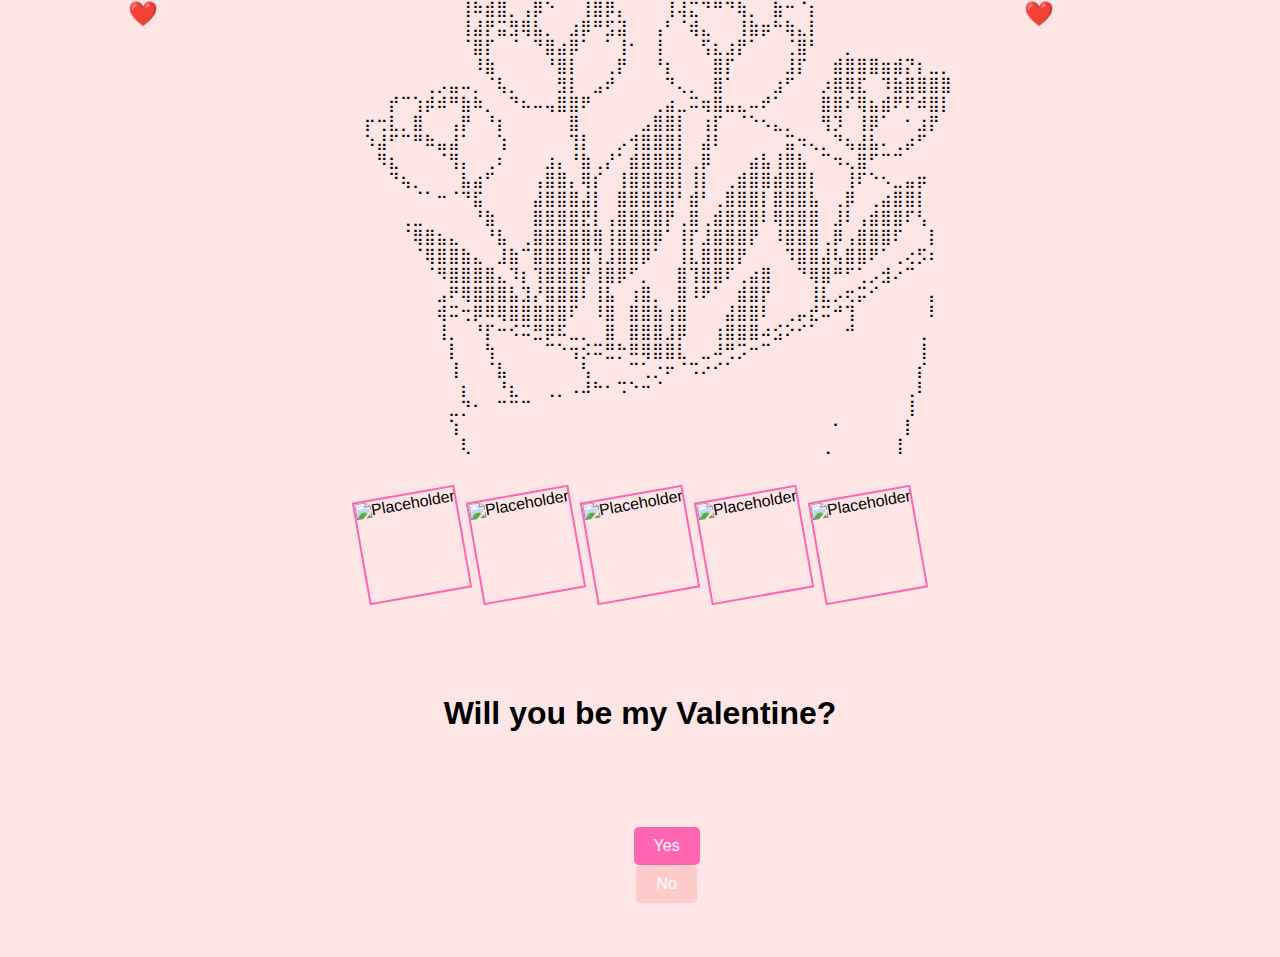
==== happyvalentines/index.html @ a59f8b6b "i love you marga" ====
<!DOCTYPE html>
<html lang="en">
<head>
    <meta charset="UTF-8">
    <meta name="viewport" content="width=device-width, initial-scale=1.0">
    <title>Happy Valentine's Day</title>
    <style>
        body {
            display: flex;
            flex-direction: column;
            justify-content: center;
            align-items: center;
            height: 100vh;
            margin: 0;
            background-color: #ffe6e6;
            font-family: 'Comic Sans MS', cursive, sans-serif;
            white-space: pre;
        }
        .ascii-art {
            text-align: center;
            margin-bottom: 20px;
        }
        .gallery {
            display: flex;
            flex-wrap: wrap;
            justify-content: center;
            gap: 10px;
            margin-bottom: 20px;
        }
        .gallery img {
            width: 100px;
            height: 100px;
            object-fit: cover;
            border: 2px solid #ff66b2;
            transform: rotate(-10deg);
            transition: transform 0.3s;
        }
        .gallery img:hover {
            transform: rotate(0deg);
        }
        .message {
            text-align: center;
            margin-top: 20px;
        }
        .buttons {
            margin-top: 20px;
        }
        .buttons button {
            margin: 0 10px;
            padding: 10px 20px;
            font-size: 16px;
            cursor: pointer;
            border: none;
            border-radius: 5px;
        }
        .buttons .yes-button {
            background-color: #ff66b2;
            color: white;
        }
        .buttons .no-button {
            background-color: #ffcccc;
            color: white;
            position: relative;
        }
        .confetti {
            position: absolute;
            width: 10px;
            height: 10px;
            background-color: #ff66b2;
            animation: confetti-fall 3s linear infinite;
        }
        @keyframes confetti-fall {
            0% { transform: translateY(0) rotate(0deg); }
            100% { transform: translateY(100vh) rotate(360deg); }
        }
        .hearts {
            position: absolute;
            top: 0;
            left: 0;
            width: 100%;
            height: 100%;
            pointer-events: none;
        }
        .hearts::before, .hearts::after {
            content: '❤️';
            position: absolute;
            animation: float 5s infinite;
            font-size: 24px;
        }
        .hearts::before {
            left: 10%;
            animation-delay: 0s;
        }
        .hearts::after {
            left: 80%;
            animation-delay: 2.5s;
        }
        @keyframes float {
            0% { transform: translateY(0); opacity: 1; }
            100% { transform: translateY(-100vh); opacity: 0; }
        }
    </style>
</head>
<body>
    <div class="hearts"></div>
    <div class="ascii-art">
        ⠀⠀⠀⠀⠀⠀⠀⠀⠀⠀⠀⠀⢀⣀⠀⠀⠀⣀⣀⣀⡀⠀⠀⠀⠀⠀⠀⠀⠀⠀⠀⠀⠀⠀⠀⠀⠀⠀⠀⠀⠀⠀⠀⠀⠀⠀⠀⠀⠀
        ⠀⠀⠀⠀⠀⠀⠀⠀⢀⣀⣀⢠⠿⠷⣭⣶⣯⣥⣶⣾⣿⠀⠀⠀⠀⢠⠖⣒⡒⢢⣄⡴⠒⢢⡀⠀⠀⠀⠀⠀⠀⠀⠀⠀⠀⠀⠀⠀⠀
        ⠀⠀⠀⠀⠀⠀⠀⠀⢸⠷⣾⣿⡀⢠⡿⠑⠀⠀⢸⣿⡿⡄⠀⠀⠀⢸⢼⣍⠙⠛⠙⢷⡀⠀⣷⠒⠈⡆⠀⠀⠀⠀⠀⠀⠀⠀⠀⠀⠀
        ⠀⠀⠀⠀⠀⠀⠀⠀⢸⣼⡟⣭⣻⢿⣧⡀⠀⣰⡿⠛⣫⣽⠀⠀⢠⠃⠈⢾⣄⠀⠀⢸⣷⡶⠓⢷⣄⡇⠀⠀⠀⠀⠀⠀⠀⠀⠀⠀⠀
        ⠀⠀⠀⠀⠀⠀⠀⠀⠈⣿⡏⠀⠈⠀⠙⣿⣴⡿⠁⠀⠁⢸⠂⠀⢸⠀⠀⠀⢫⣆⣰⡟⠁⠀⠀⢈⣿⠃⠀⠀⡀⠀⠀⠀⠀⠀⠀⠀⠀
        ⠀⠀⠀⠀⠀⠀⠀⠀⠀⠸⣷⠀⠀⠀⠀⠘⣿⡇⠀⠀⢀⡟⠀⠀⠘⡆⠀⠀⠀⣿⡏⠀⠀⠀⠀⣸⡏⠀⠀⣾⣿⣿⣿⣶⣾⡝⡆⣀⡀
        ⠀⠀⠀⠀⠀⢀⡠⣤⠤⡀⠈⢧⡀⠀⠀⠀⣻⡇⠀⣠⠞⠀⠀⠀⠀⠙⢄⡀⠀⣿⠁⠀⠀⠀⣰⠋⠀⠀⡰⣿⢿⣏⠀⠹⣷⣿⣿⣿⣿
        ⠀⠀⡞⠉⢱⡾⠾⠛⣷⠷⡀⠀⠙⠦⠤⢤⣿⣿⠟⠀⠀⠀⠀⠀⢀⣴⣀⠭⢶⣿⣤⣄⠤⠞⠁⠀⠀⠀⣿⣿⠎⢿⣦⣾⠟⠏⠾⣿⡇
        ⡖⢒⣇⡀⣿⠀⠀⢠⡟⠀⠘⡆⠀⠀⠀⠀⠀⣿⠀⠀⠀⠀⠀⣠⣿⣿⡇⠀⢰⡏⠀⠈⠑⠢⣄⡀⠀⠀⢻⡹⠀⢸⡿⠁⠀⠂⣰⡟⠀
        ⠱⣼⠋⠉⠛⠷⣤⣼⠁⠀⠀⢱⠀⠀⠀⠀⠀⢹⡇⠀⠀⡠⢺⣿⣿⣿⡇⠀⣼⠇⠀⠀⠀⠀⠀⣭⠲⢄⡀⠙⢦⣼⣧⠄⢀⡴⠋⠀⠀
        ⠀⠻⣆⠀⠀⠀⠈⢻⡄⠀⢀⠆⠀⠀⠀⣰⡄⠘⣷⢀⡜⠁⣾⣿⣿⣿⡇⢀⡿⠀⠀⠀⣴⣧⢸⣿⣧⠀⠉⠲⢄⣿⠋⠉⠉⠀⠀⠀⠀
        ⠀⠀⠙⢦⡀⠀⠀⠀⣧⣴⠋⠀⠀⠀⢠⣿⣿⡄⢿⡎⠀⢸⣿⣿⣿⣿⡇⢸⡇⠀⢀⣾⣿⣿⣾⣿⣿⡇⠀⠀⢸⠏⠑⠢⣀⣤⡶⠀⠀
        ⠀⠀⠀⠀⠈⠁⠒⠈⠙⣯⠀⠀⠀⠀⣼⣿⣿⣿⣼⡇⠀⣿⣿⣿⣿⣿⠃⣾⠃⢀⣿⣿⣿⡇⣿⣿⣿⣧⠀⢀⡿⠀⢀⣴⣿⣿⡇⠀⠀
        ⠀⠀⠀⢀⣀⠀⠀⠀⠀⠘⣷⠀⠀⠀⣿⣿⣿⣿⣟⡇⢠⣿⣿⣿⣿⡟⢀⣿⢀⣾⣿⣿⣿⠇⢿⣿⣿⣿⠀⣸⠇⢠⣾⣿⣿⠏⢣⠀⠀
        ⠀⠀⠀⠈⢿⣿⣦⣄⠀⠀⠘⣧⠀⢀⣿⣿⣿⣿⣿⣿⢸⣿⣿⣿⡿⠁⢸⡏⣸⣿⣿⣿⡟⠀⠸⣿⣿⣿⢀⡿⢠⣿⣿⣿⠏⠀⠀⡇⠀
        ⠀⠀⠀⠀⠈⢿⣿⣿⣷⣄⠀⣸⣷⠉⣿⣿⣿⣿⣿⢹⣸⣿⣿⡿⠁⠀⢸⣇⣿⣿⣿⡟⠀⠀⠀⠹⣿⣿⣼⢧⣿⣿⠟⠁⢀⢔⡫⠆⠀
        ⠀⠀⠀⠀⠀⠈⠻⣿⣿⣿⣿⣄⠹⡆⢹⣿⣿⣿⡟⢸⣿⡿⠋⡀⠀⠀⣿⢹⣿⣿⠏⢀⣴⣿⠀⠀⠙⢿⣿⠛⠋⢁⡠⣺⠔⠉⠀⠀⠀
        ⠀⠀⠀⠀⠀⠀⣠⠟⢿⣿⣿⣿⣧⣹⡜⣿⣿⣿⠇⢸⣧⠀⢰⣿⡀⠀⣿⠸⠟⠁⠀⣾⣿⡟⠀⠀⠀⢸⣇⡠⢖⡭⠊⠀⠀⠀⠀⡄⠀
        ⠀⠀⠀⠀⠀⠀⢾⠭⢒⡿⠿⢿⣿⣿⣿⣿⣿⠏⠀⠸⣿⠀⣿⣿⣷⢰⣿⠀⠀⠀⣼⣿⣿⠇⠀⢀⡤⣞⠭⠚⢹⠀⠀⠀⠀⠀⠀⠇⠀
        ⠀⠀⠀⠀⠀⠀⢸⡀⠀⠘⡏⠒⠪⠭⣛⡿⠯⣀⡀⠀⣿⠀⣿⣿⣿⣸⡿⠀⠀⢰⣿⣿⣿⠴⣪⠕⠊⠁⠀⠀⠚⠀⠀⠀⠀⠀⢀⠀⠀
        ⠀⠀⠀⠀⠀⠀⠀⡇⠀⠀⢳⠀⠀⠀⠀⠉⠑⢲⡪⠭⣛⡓⠿⢿⣿⣿⣇⠀⣀⠼⢛⡩⠒⠉⠀⠀⠀⠀⠀⠀⠀⠀⠀⠀⠀⠀⢸⠀⠀
        ⠀⠀⠀⠀⠀⠀⠀⢸⠀⠀⠈⣧⠀⠀⠀⠀⠀⠀⢣⠀⠀⠀⠉⢁⡐⠖⠈⠩⠔⠊⠁⠀⠀⠀⠀⠀⠀⠀⠀⠀⠀⠀⠀⠀⠀⠀⡎⠀⠀
        ⠀⠀⠀⠀⠀⠀⠀⠀⡆⠀⠀⠘⣆⠀⠀⢀⡀⠠⠼⠓⠂⠩⠑⠒⠈⠀⠀⠀⠀⠀⠀⠀⠀⠀⠀⠀⠀⠀⠀⠀⠀⠀⠀⠀⠀⢀⠇⠀⠀
        ⠀⠀⠀⠀⠀⠀⠀⣀⡙⠂⠀⠉⠉⠉⠀⠀⠀⠀⠀⠀⠀⠀⠀⠀⠀⠀⠀⠀⠀⠀⠀⠀⠀⠀⠀⠀⠀⠀⠀⠀⠀⠀⠀⠀⠀⢸⠀⠀⠀
        ⠀⠀⠀⠀⠀⠀⠀⢱⠀⠀⠀⠀⠀⠀⠀⠀⠀⠀⠀⠀⠀⠀⠀⠀⠀⠀⠀⠀⠀⠀⠀⠀⠀⠀⠀⠀⠀⠀⠀⠂⠀⠀⠀⠀⠀⡇⠀⠀⠀
        ⠀⠀⠀⠀⠀⠀⠀⠀⢇⠀⠀⠀⠀⠀⠀⠀⠀⠀⠀⠀⠀⠀⠀⠀⠀⠀⠀⠀⠀⠀⠀⠀⠀⠀⠀⠀⠀⠀⢀⠀⠀⠀⠀⠀⢸⠀⠀⠀⠀
    </div>
    <div class="gallery">
        <img src="placeholder1.jpg" alt="Placeholder 1">
        <img src="placeholder2.jpg" alt="Placeholder 2">
        <img src="placeholder3.jpg" alt="Placeholder 3">
        <img src="placeholder4.jpg" alt="Placeholder 4">
        <img src="placeholder5.jpg" alt="Placeholder 5">
    </div>
    <div class="message">
        <h1>Will you be my Valentine?</h1>
        <div class="buttons">
            <button class="yes-button">Yes</button>
            <button class="no-button">No</button>
        </div>
    </div>
    <script>
        const noButton = document.querySelector('.no-button');
        const yesButton = document.querySelector('.yes-button');

        noButton.addEventListener('mouseover', () => {
            const offsetX = Math.random() * 200 - 100;
            const offsetY = Math.random() * 200 - 100;
            noButton.style.transform = `translate(${offsetX}px, ${offsetY}px)`;
        });

        yesButton.addEventListener('click', () => {
            for (let i = 0; i < 100; i++) {
                const confetti = document.createElement('div');
                confetti.classList.add('confetti');
                confetti.style.left = `${Math.random() * 100}vw`;
                confetti.style.backgroundColor = `hsl(${Math.random() * 360}, 100%, 50%)`;
                document.body.appendChild(confetti);
                setTimeout(() => confetti.remove(), 3000);
            }
        });
    </script>
</body>
</html>
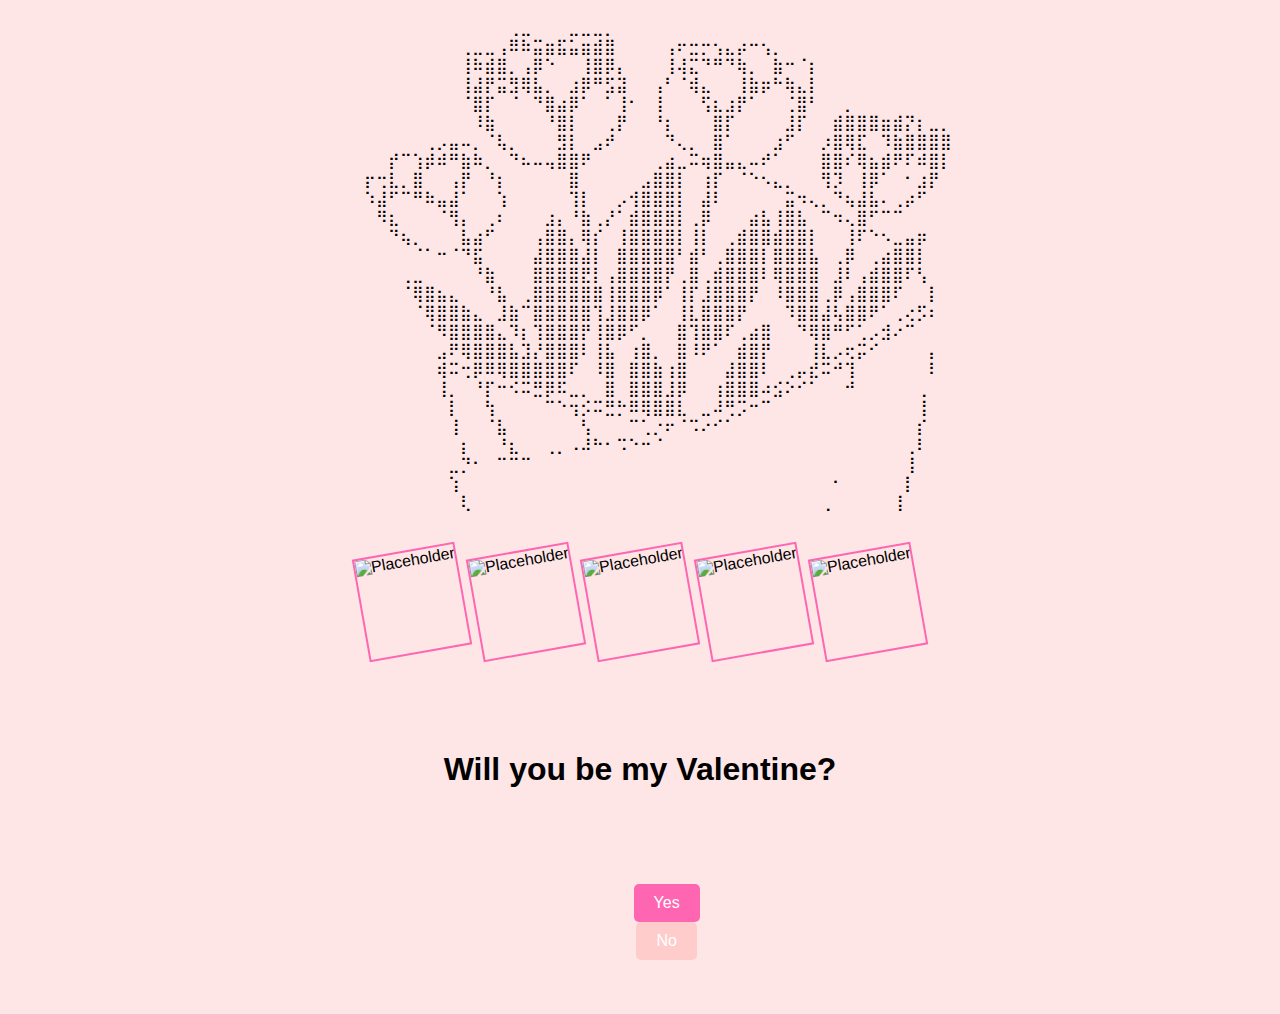
==== commit 1dd60fbe: "yey" ====
--- a/happyvalentines/index.html
+++ b/happyvalentines/index.html
@@ -8,13 +8,14 @@
         body {
             display: flex;
             flex-direction: column;
-            justify-content: center;
+            justify-content: flex-start;
             align-items: center;
             height: 100vh;
             margin: 0;
             background-color: #ffe6e6;
             font-family: 'Comic Sans MS', cursive, sans-serif;
             white-space: pre;
+            overflow: hidden;
         }
         .ascii-art {
             text-align: center;
@@ -62,47 +63,18 @@
             color: white;
             position: relative;
         }
-        .confetti {
+        .ascii-heart {
             position: absolute;
-            width: 10px;
-            height: 10px;
-            background-color: #ff66b2;
-            animation: confetti-fall 3s linear infinite;
+            font-size: 24px;
+            animation: explode 1s ease-out forwards;
         }
-        @keyframes confetti-fall {
-            0% { transform: translateY(0) rotate(0deg); }
-            100% { transform: translateY(100vh) rotate(360deg); }
-        }
-        .hearts {
-            position: absolute;
-            top: 0;
-            left: 0;
-            width: 100%;
-            height: 100%;
-            pointer-events: none;
-        }
-        .hearts::before, .hearts::after {
-            content: '❤️';
-            position: absolute;
-            animation: float 5s infinite;
-            font-size: 24px;
-        }
-        .hearts::before {
-            left: 10%;
-            animation-delay: 0s;
-        }
-        .hearts::after {
-            left: 80%;
-            animation-delay: 2.5s;
-        }
-        @keyframes float {
-            0% { transform: translateY(0); opacity: 1; }
-            100% { transform: translateY(-100vh); opacity: 0; }
+        @keyframes explode {
+            0% { transform: scale(0); opacity: 1; }
+            100% { transform: scale(3); opacity: 0; }
         }
     </style>
 </head>
 <body>
-    <div class="hearts"></div>
     <div class="ascii-art">
         ⠀⠀⠀⠀⠀⠀⠀⠀⠀⠀⠀⠀⢀⣀⠀⠀⠀⣀⣀⣀⡀⠀⠀⠀⠀⠀⠀⠀⠀⠀⠀⠀⠀⠀⠀⠀⠀⠀⠀⠀⠀⠀⠀⠀⠀⠀⠀⠀⠀
         ⠀⠀⠀⠀⠀⠀⠀⠀⢀⣀⣀⢠⠿⠷⣭⣶⣯⣥⣶⣾⣿⠀⠀⠀⠀⢠⠖⣒⡒⢢⣄⡴⠒⢢⡀⠀⠀⠀⠀⠀⠀⠀⠀⠀⠀⠀⠀⠀⠀
@@ -145,9 +117,14 @@
             <button class="no-button">No</button>
         </div>
     </div>
+    <audio id="background-music" loop>
+        <source src="your-music-file.mp3" type="audio/mpeg">
+        Your browser does not support the audio element.
+    </audio>
     <script>
         const noButton = document.querySelector('.no-button');
         const yesButton = document.querySelector('.yes-button');
+        const backgroundMusic = document.getElementById('background-music');
 
         noButton.addEventListener('mouseover', () => {
             const offsetX = Math.random() * 200 - 100;
@@ -156,14 +133,37 @@
         });
 
         yesButton.addEventListener('click', () => {
-            for (let i = 0; i < 100; i++) {
-                const confetti = document.createElement('div');
-                confetti.classList.add('confetti');
-                confetti.style.left = `${Math.random() * 100}vw`;
-                confetti.style.backgroundColor = `hsl(${Math.random() * 360}, 100%, 50%)`;
-                document.body.appendChild(confetti);
-                setTimeout(() => confetti.remove(), 3000);
-            }
+            const hearts = [
+                '⠀⠀⠀⠀    ⠀⢀⣤⣄',
+                '⠀⠀⠀⠀⠀⠀⢰⣿⣿⣿⣿⡆ ⣠⣶⣿⣶⡀',
+                '⠀⠀⠀⠀⠀⠀⢸⣿⣿⣿⣿⣿⣿⣿⣿⣿⣿',
+                '⠀⠀⠀⠀⠀⠀⠀⣿⣿⣿⣿⣿⣿⣿⣿⣿⠏',
+                '⠀⠀⠀⠀⠀⠀⠀⠈⣿⣿⣿⣿⣿⣿⣿⠋',
+                '⠀⠀⠀⠀⣾⣿⣿⣧⠀⠻⣿⣿⠿⠉',
+                '⣰⣿⣿⣿⣿⣿⣿⣿',
+                '⠸⣿⣿⣿⣿⣿⣿⠏',
+                '⠀⠈⠛⠿⣿⣿⡟',
+                '⠀⠀⠀⠀⠀⠀⠀⠀⣠⣶⣶⣶⣦⠀⠀',
+                '⠀⠀⣠⣤⣤⣄⣀⣾⣿⠟⠛⠻⢿⣷⠀',
+                '⢰⣿⡿⠛⠙⠻⣿⣿⠁⠀⠀⠀⢸⣿⡇',
+                '⢿⣿⣇⠀⠀⠀⠈⠏⠀⠀⠀⠀⣼⣿⠀',
+                '⠀⠻⣿⣷⣦⣤⣀⠀⠀⠀⠀⣾⡿⠃⠀',
+                '⠀⠀⠀⠀⠉⠉⠻⣿⣄⣴⣿⠟⠀⠀⠀',
+                '⠀⠀⠀⠀⠀⠀⠀⣿⡿⠟⠁⠀⠀⠀⠀'
+            ];
+
+            hearts.forEach((heart, index) => {
+                const heartElement = document.createElement('div');
+                heartElement.classList.add('ascii-heart');
+                heartElement.style.left = `${yesButton.offsetLeft + yesButton.offsetWidth / 2}px`;
+                heartElement.style.top = `${yesButton.offsetTop + yesButton.offsetHeight / 2}px`;
+                heartElement.style.animationDelay = `${index * 0.1}s`;
+                heartElement.textContent = heart;
+                document.body.appendChild(heartElement);
+                setTimeout(() => heartElement.remove(), 1000);
+            });
+
+            backgroundMusic.play();
         });
     </script>
 </body>
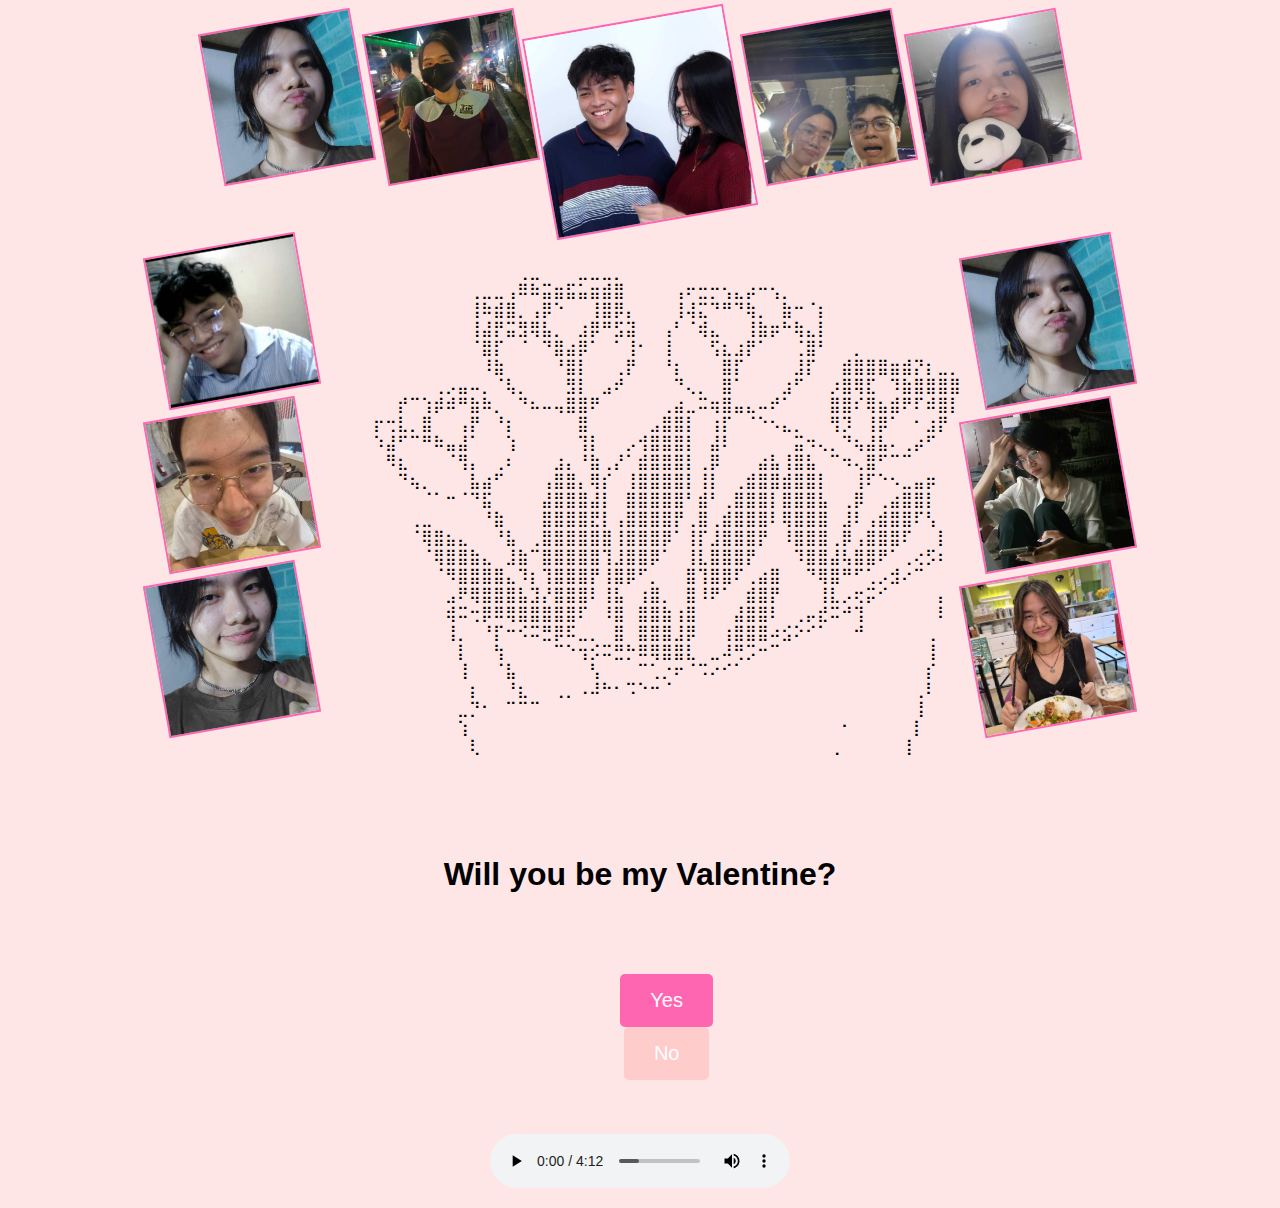
==== commit 63832d75: "love" ====
--- a/happyvalentines/index.html
+++ b/happyvalentines/index.html
@@ -3,112 +3,57 @@
 <head>
     <meta charset="UTF-8">
     <meta name="viewport" content="width=device-width, initial-scale=1.0">
-    <title>Happy Valentine's Day</title>
-    <style>
-        body {
-            display: flex;
-            flex-direction: column;
-            justify-content: flex-start;
-            align-items: center;
-            height: 100vh;
-            margin: 0;
-            background-color: #ffe6e6;
-            font-family: 'Comic Sans MS', cursive, sans-serif;
-            white-space: pre;
-            overflow: hidden;
-        }
-        .ascii-art {
-            text-align: center;
-            margin-bottom: 20px;
-        }
-        .gallery {
-            display: flex;
-            flex-wrap: wrap;
-            justify-content: center;
-            gap: 10px;
-            margin-bottom: 20px;
-        }
-        .gallery img {
-            width: 100px;
-            height: 100px;
-            object-fit: cover;
-            border: 2px solid #ff66b2;
-            transform: rotate(-10deg);
-            transition: transform 0.3s;
-        }
-        .gallery img:hover {
-            transform: rotate(0deg);
-        }
-        .message {
-            text-align: center;
-            margin-top: 20px;
-        }
-        .buttons {
-            margin-top: 20px;
-        }
-        .buttons button {
-            margin: 0 10px;
-            padding: 10px 20px;
-            font-size: 16px;
-            cursor: pointer;
-            border: none;
-            border-radius: 5px;
-        }
-        .buttons .yes-button {
-            background-color: #ff66b2;
-            color: white;
-        }
-        .buttons .no-button {
-            background-color: #ffcccc;
-            color: white;
-            position: relative;
-        }
-        .ascii-heart {
-            position: absolute;
-            font-size: 24px;
-            animation: explode 1s ease-out forwards;
-        }
-        @keyframes explode {
-            0% { transform: scale(0); opacity: 1; }
-            100% { transform: scale(3); opacity: 0; }
-        }
-    </style>
+    <title>will u b mine</title>
+    <link rel="stylesheet" href="css\styles.css">
+    <script src="\js\script.js" defer></script>
 </head>
 <body>
-    <div class="ascii-art">
-        ⠀⠀⠀⠀⠀⠀⠀⠀⠀⠀⠀⠀⢀⣀⠀⠀⠀⣀⣀⣀⡀⠀⠀⠀⠀⠀⠀⠀⠀⠀⠀⠀⠀⠀⠀⠀⠀⠀⠀⠀⠀⠀⠀⠀⠀⠀⠀⠀⠀
-        ⠀⠀⠀⠀⠀⠀⠀⠀⢀⣀⣀⢠⠿⠷⣭⣶⣯⣥⣶⣾⣿⠀⠀⠀⠀⢠⠖⣒⡒⢢⣄⡴⠒⢢⡀⠀⠀⠀⠀⠀⠀⠀⠀⠀⠀⠀⠀⠀⠀
-        ⠀⠀⠀⠀⠀⠀⠀⠀⢸⠷⣾⣿⡀⢠⡿⠑⠀⠀⢸⣿⡿⡄⠀⠀⠀⢸⢼⣍⠙⠛⠙⢷⡀⠀⣷⠒⠈⡆⠀⠀⠀⠀⠀⠀⠀⠀⠀⠀⠀
-        ⠀⠀⠀⠀⠀⠀⠀⠀⢸⣼⡟⣭⣻⢿⣧⡀⠀⣰⡿⠛⣫⣽⠀⠀⢠⠃⠈⢾⣄⠀⠀⢸⣷⡶⠓⢷⣄⡇⠀⠀⠀⠀⠀⠀⠀⠀⠀⠀⠀
-        ⠀⠀⠀⠀⠀⠀⠀⠀⠈⣿⡏⠀⠈⠀⠙⣿⣴⡿⠁⠀⠁⢸⠂⠀⢸⠀⠀⠀⢫⣆⣰⡟⠁⠀⠀⢈⣿⠃⠀⠀⡀⠀⠀⠀⠀⠀⠀⠀⠀
-        ⠀⠀⠀⠀⠀⠀⠀⠀⠀⠸⣷⠀⠀⠀⠀⠘⣿⡇⠀⠀⢀⡟⠀⠀⠘⡆⠀⠀⠀⣿⡏⠀⠀⠀⠀⣸⡏⠀⠀⣾⣿⣿⣿⣶⣾⡝⡆⣀⡀
-        ⠀⠀⠀⠀⠀⢀⡠⣤⠤⡀⠈⢧⡀⠀⠀⠀⣻⡇⠀⣠⠞⠀⠀⠀⠀⠙⢄⡀⠀⣿⠁⠀⠀⠀⣰⠋⠀⠀⡰⣿⢿⣏⠀⠹⣷⣿⣿⣿⣿
-        ⠀⠀⡞⠉⢱⡾⠾⠛⣷⠷⡀⠀⠙⠦⠤⢤⣿⣿⠟⠀⠀⠀⠀⠀⢀⣴⣀⠭⢶⣿⣤⣄⠤⠞⠁⠀⠀⠀⣿⣿⠎⢿⣦⣾⠟⠏⠾⣿⡇
-        ⡖⢒⣇⡀⣿⠀⠀⢠⡟⠀⠘⡆⠀⠀⠀⠀⠀⣿⠀⠀⠀⠀⠀⣠⣿⣿⡇⠀⢰⡏⠀⠈⠑⠢⣄⡀⠀⠀⢻⡹⠀⢸⡿⠁⠀⠂⣰⡟⠀
-        ⠱⣼⠋⠉⠛⠷⣤⣼⠁⠀⠀⢱⠀⠀⠀⠀⠀⢹⡇⠀⠀⡠⢺⣿⣿⣿⡇⠀⣼⠇⠀⠀⠀⠀⠀⣭⠲⢄⡀⠙⢦⣼⣧⠄⢀⡴⠋⠀⠀
-        ⠀⠻⣆⠀⠀⠀⠈⢻⡄⠀⢀⠆⠀⠀⠀⣰⡄⠘⣷⢀⡜⠁⣾⣿⣿⣿⡇⢀⡿⠀⠀⠀⣴⣧⢸⣿⣧⠀⠉⠲⢄⣿⠋⠉⠉⠀⠀⠀⠀
-        ⠀⠀⠙⢦⡀⠀⠀⠀⣧⣴⠋⠀⠀⠀⢠⣿⣿⡄⢿⡎⠀⢸⣿⣿⣿⣿⡇⢸⡇⠀⢀⣾⣿⣿⣾⣿⣿⡇⠀⠀⢸⠏⠑⠢⣀⣤⡶⠀⠀
-        ⠀⠀⠀⠀⠈⠁⠒⠈⠙⣯⠀⠀⠀⠀⣼⣿⣿⣿⣼⡇⠀⣿⣿⣿⣿⣿⠃⣾⠃⢀⣿⣿⣿⡇⣿⣿⣿⣧⠀⢀⡿⠀⢀⣴⣿⣿⡇⠀⠀
-        ⠀⠀⠀⢀⣀⠀⠀⠀⠀⠘⣷⠀⠀⠀⣿⣿⣿⣿⣟⡇⢠⣿⣿⣿⣿⡟⢀⣿⢀⣾⣿⣿⣿⠇⢿⣿⣿⣿⠀⣸⠇⢠⣾⣿⣿⠏⢣⠀⠀
-        ⠀⠀⠀⠈⢿⣿⣦⣄⠀⠀⠘⣧⠀⢀⣿⣿⣿⣿⣿⣿⢸⣿⣿⣿⡿⠁⢸⡏⣸⣿⣿⣿⡟⠀⠸⣿⣿⣿⢀⡿⢠⣿⣿⣿⠏⠀⠀⡇⠀
-        ⠀⠀⠀⠀⠈⢿⣿⣿⣷⣄⠀⣸⣷⠉⣿⣿⣿⣿⣿⢹⣸⣿⣿⡿⠁⠀⢸⣇⣿⣿⣿⡟⠀⠀⠀⠹⣿⣿⣼⢧⣿⣿⠟⠁⢀⢔⡫⠆⠀
-        ⠀⠀⠀⠀⠀⠈⠻⣿⣿⣿⣿⣄⠹⡆⢹⣿⣿⣿⡟⢸⣿⡿⠋⡀⠀⠀⣿⢹⣿⣿⠏⢀⣴⣿⠀⠀⠙⢿⣿⠛⠋⢁⡠⣺⠔⠉⠀⠀⠀
-        ⠀⠀⠀⠀⠀⠀⣠⠟⢿⣿⣿⣿⣧⣹⡜⣿⣿⣿⠇⢸⣧⠀⢰⣿⡀⠀⣿⠸⠟⠁⠀⣾⣿⡟⠀⠀⠀⢸⣇⡠⢖⡭⠊⠀⠀⠀⠀⡄⠀
-        ⠀⠀⠀⠀⠀⠀⢾⠭⢒⡿⠿⢿⣿⣿⣿⣿⣿⠏⠀⠸⣿⠀⣿⣿⣷⢰⣿⠀⠀⠀⣼⣿⣿⠇⠀⢀⡤⣞⠭⠚⢹⠀⠀⠀⠀⠀⠀⠇⠀
-        ⠀⠀⠀⠀⠀⠀⢸⡀⠀⠘⡏⠒⠪⠭⣛⡿⠯⣀⡀⠀⣿⠀⣿⣿⣿⣸⡿⠀⠀⢰⣿⣿⣿⠴⣪⠕⠊⠁⠀⠀⠚⠀⠀⠀⠀⠀⢀⠀⠀
-        ⠀⠀⠀⠀⠀⠀⠀⡇⠀⠀⢳⠀⠀⠀⠀⠉⠑⢲⡪⠭⣛⡓⠿⢿⣿⣿⣇⠀⣀⠼⢛⡩⠒⠉⠀⠀⠀⠀⠀⠀⠀⠀⠀⠀⠀⠀⢸⠀⠀
-        ⠀⠀⠀⠀⠀⠀⠀⢸⠀⠀⠈⣧⠀⠀⠀⠀⠀⠀⢣⠀⠀⠀⠉⢁⡐⠖⠈⠩⠔⠊⠁⠀⠀⠀⠀⠀⠀⠀⠀⠀⠀⠀⠀⠀⠀⠀⡎⠀⠀
-        ⠀⠀⠀⠀⠀⠀⠀⠀⡆⠀⠀⠘⣆⠀⠀⢀⡀⠠⠼⠓⠂⠩⠑⠒⠈⠀⠀⠀⠀⠀⠀⠀⠀⠀⠀⠀⠀⠀⠀⠀⠀⠀⠀⠀⠀⢀⠇⠀⠀
-        ⠀⠀⠀⠀⠀⠀⠀⣀⡙⠂⠀⠉⠉⠉⠀⠀⠀⠀⠀⠀⠀⠀⠀⠀⠀⠀⠀⠀⠀⠀⠀⠀⠀⠀⠀⠀⠀⠀⠀⠀⠀⠀⠀⠀⠀⢸⠀⠀⠀
-        ⠀⠀⠀⠀⠀⠀⠀⢱⠀⠀⠀⠀⠀⠀⠀⠀⠀⠀⠀⠀⠀⠀⠀⠀⠀⠀⠀⠀⠀⠀⠀⠀⠀⠀⠀⠀⠀⠀⠀⠂⠀⠀⠀⠀⠀⡇⠀⠀⠀
-        ⠀⠀⠀⠀⠀⠀⠀⠀⢇⠀⠀⠀⠀⠀⠀⠀⠀⠀⠀⠀⠀⠀⠀⠀⠀⠀⠀⠀⠀⠀⠀⠀⠀⠀⠀⠀⠀⠀⢀⠀⠀⠀⠀⠀⢸⠀⠀⠀⠀
+    <div class="gallery">
+        <img src="photos\cutemargagreen2.jpg" alt="Placeholder 1">
+        <img src="photos\margaweird.jpg" alt="Placeholder 2">
+        <img src="photos\cutestcouple.jpg" alt="Placeholder 3" class="large">
+        <img src="photos\couplephoto.jpg" alt="Placeholder 4">
+        <img src="photos\margapanda.jpg" alt="Placeholder 5">
     </div>
-    <div class="gallery">
-        <img src="placeholder1.jpg" alt="Placeholder 1">
-        <img src="placeholder2.jpg" alt="Placeholder 2">
-        <img src="placeholder3.jpg" alt="Placeholder 3">
-        <img src="placeholder4.jpg" alt="Placeholder 4">
-        <img src="placeholder5.jpg" alt="Placeholder 5">
+    <div style="display: flex; justify-content: center;">
+        <div class="side-gallery">
+            <img src="photos\choimo.jpg" alt="Placeholder 6">
+            <img src="photos\margaloid.jpg" alt="Placeholder 7">
+            <img src="photos\cutemargegreen.jpg" alt="Placeholder 8">
+        </div>
+        <div class="ascii-art">
+            ⠀⠀⠀⠀⠀⠀⠀⠀⠀⠀⠀⠀⢀⣀⠀⠀⠀⣀⣀⣀⡀⠀⠀⠀⠀⠀⠀⠀⠀⠀⠀⠀⠀⠀⠀⠀⠀⠀⠀⠀⠀⠀⠀⠀⠀⠀⠀⠀⠀
+            ⠀⠀⠀⠀⠀⠀⠀⠀⢀⣀⣀⢠⠿⠷⣭⣶⣯⣥⣶⣾⣿⠀⠀⠀⠀⢠⠖⣒⡒⢢⣄⡴⠒⢢⡀⠀⠀⠀⠀⠀⠀⠀⠀⠀⠀⠀⠀⠀⠀
+            ⠀⠀⠀⠀⠀⠀⠀⠀⢸⠷⣾⣿⡀⢠⡿⠑⠀⠀⢸⣿⡿⡄⠀⠀⠀⢸⢼⣍⠙⠛⠙⢷⡀⠀⣷⠒⠈⡆⠀⠀⠀⠀⠀⠀⠀⠀⠀⠀⠀
+            ⠀⠀⠀⠀⠀⠀⠀⠀⢸⣼⡟⣭⣻⢿⣧⡀⠀⣰⡿⠛⣫⣽⠀⠀⢠⠃⠈⢾⣄⠀⠀⢸⣷⡶⠓⢷⣄⡇⠀⠀⠀⠀⠀⠀⠀⠀⠀⠀⠀
+            ⠀⠀⠀⠀⠀⠀⠀⠀⠈⣿⡏⠀⠈⠀⠙⣿⣴⡿⠁⠀⠁⢸⠂⠀⢸⠀⠀⠀⢫⣆⣰⡟⠁⠀⠀⢈⣿⠃⠀⠀⡀⠀⠀⠀⠀⠀⠀⠀⠀
+            ⠀⠀⠀⠀⠀⠀⠀⠀⠀⠸⣷⠀⠀⠀⠀⠘⣿⡇⠀⠀⢀⡟⠀⠀⠘⡆⠀⠀⠀⣿⡏⠀⠀⠀⠀⣸⡏⠀⠀⣾⣿⣿⣿⣶⣾⡝⡆⣀⡀
+            ⠀⠀⠀⠀⠀⢀⡠⣤⠤⡀⠈⢧⡀⠀⠀⠀⣻⡇⠀⣠⠞⠀⠀⠀⠀⠙⢄⡀⠀⣿⠁⠀⠀⠀⣰⠋⠀⠀⡰⣿⢿⣏⠀⠹⣷⣿⣿⣿⣿
+            ⠀⠀⡞⠉⢱⡾⠾⠛⣷⠷⡀⠀⠙⠦⠤⢤⣿⣿⠟⠀⠀⠀⠀⠀⢀⣴⣀⠭⢶⣿⣤⣄⠤⠞⠁⠀⠀⠀⣿⣿⠎⢿⣦⣾⠟⠏⠾⣿⡇
+            ⡖⢒⣇⡀⣿⠀⠀⢠⡟⠀⠘⡆⠀⠀⠀⠀⠀⣿⠀⠀⠀⠀⠀⣠⣿⣿⡇⠀⢰⡏⠀⠈⠑⠢⣄⡀⠀⠀⢻⡹⠀⢸⡿⠁⠀⠂⣰⡟⠀
+            ⠱⣼⠋⠉⠛⠷⣤⣼⠁⠀⠀⢱⠀⠀⠀⠀⠀⢹⡇⠀⠀⡠⢺⣿⣿⣿⡇⠀⣼⠇⠀⠀⠀⠀⠀⣭⠲⢄⡀⠙⢦⣼⣧⠄⢀⡴⠋⠀⠀
+            ⠀⠻⣆⠀⠀⠀⠈⢻⡄⠀⢀⠆⠀⠀⠀⣰⡄⠘⣷⢀⡜⠁⣾⣿⣿⣿⡇⢀⡿⠀⠀⠀⣴⣧⢸⣿⣧⠀⠉⠲⢄⣿⠋⠉⠉⠀⠀⠀⠀
+            ⠀⠀⠙⢦⡀⠀⠀⠀⣧⣴⠋⠀⠀⠀⢠⣿⣿⡄⢿⡎⠀⢸⣿⣿⣿⣿⡇⢸⡇⠀⢀⣾⣿⣿⣾⣿⣿⡇⠀⠀⢸⠏⠑⠢⣀⣤⡶⠀⠀
+            ⠀⠀⠀⠀⠈⠁⠒⠈⠙⣯⠀⠀⠀⠀⣼⣿⣿⣿⣼⡇⠀⣿⣿⣿⣿⣿⠃⣾⠃⢀⣿⣿⣿⡇⣿⣿⣿⣧⠀⢀⡿⠀⢀⣴⣿⣿⡇⠀⠀
+            ⠀⠀⠀⢀⣀⠀⠀⠀⠀⠘⣷⠀⠀⠀⣿⣿⣿⣿⣟⡇⢠⣿⣿⣿⣿⡟⢀⣿⢀⣾⣿⣿⣿⠇⢿⣿⣿⣿⠀⣸⠇⢠⣾⣿⣿⠏⢣⠀⠀
+            ⠀⠀⠀⠈⢿⣿⣦⣄⠀⠀⠘⣧⠀⢀⣿⣿⣿⣿⣿⣿⢸⣿⣿⣿⡿⠁⢸⡏⣸⣿⣿⣿⡟⠀⠸⣿⣿⣿⢀⡿⢠⣿⣿⣿⠏⠀⠀⡇⠀
+            ⠀⠀⠀⠀⠈⢿⣿⣿⣷⣄⠀⣸⣷⠉⣿⣿⣿⣿⣿⢹⣸⣿⣿⡿⠁⠀⢸⣇⣿⣿⣿⡟⠀⠀⠀⠹⣿⣿⣼⢧⣿⣿⠟⠁⢀⢔⡫⠆⠀
+            ⠀⠀⠀⠀⠀⠈⠻⣿⣿⣿⣿⣄⠹⡆⢹⣿⣿⣿⡟⢸⣿⡿⠋⡀⠀⠀⣿⢹⣿⣿⠏⢀⣴⣿⠀⠀⠙⢿⣿⠛⠋⢁⡠⣺⠔⠉⠀⠀⠀
+            ⠀⠀⠀⠀⠀⠀⣠⠟⢿⣿⣿⣿⣧⣹⡜⣿⣿⣿⠇⢸⣧⠀⢰⣿⡀⠀⣿⠸⠟⠁⠀⣾⣿⡟⠀⠀⠀⢸⣇⡠⢖⡭⠊⠀⠀⠀⠀⡄⠀
+            ⠀⠀⠀⠀⠀⠀⢾⠭⢒⡿⠿⢿⣿⣿⣿⣿⣿⠏⠀⠸⣿⠀⣿⣿⣷⢰⣿⠀⠀⠀⣼⣿⣿⠇⠀⢀⡤⣞⠭⠚⢹⠀⠀⠀⠀⠀⠀⠇⠀
+            ⠀⠀⠀⠀⠀⠀⢸⡀⠀⠘⡏⠒⠪⠭⣛⡿⠯⣀⡀⠀⣿⠀⣿⣿⣿⣸⡿⠀⠀⢰⣿⣿⣿⠴⣪⠕⠊⠁⠀⠀⠚⠀⠀⠀⠀⠀⢀⠀⠀
+            ⠀⠀⠀⠀⠀⠀⠀⡇⠀⠀⢳⠀⠀⠀⠀⠉⠑⢲⡪⠭⣛⡓⠿⢿⣿⣿⣇⠀⣀⠼⢛⡩⠒⠉⠀⠀⠀⠀⠀⠀⠀⠀⠀⠀⠀⠀⢸⠀⠀
+            ⠀⠀⠀⠀⠀⠀⠀⢸⠀⠀⠈⣧⠀⠀⠀⠀⠀⠀⢣⠀⠀⠀⠉⢁⡐⠖⠈⠩⠔⠊⠁⠀⠀⠀⠀⠀⠀⠀⠀⠀⠀⠀⠀⠀⠀⠀⡎⠀⠀
+            ⠀⠀⠀⠀⠀⠀⠀⠀⡆⠀⠀⠘⣆⠀⠀⢀⡀⠠⠼⠓⠂⠩⠑⠒⠈⠀⠀⠀⠀⠀⠀⠀⠀⠀⠀⠀⠀⠀⠀⠀⠀⠀⠀⠀⠀⢀⠇⠀⠀
+            ⠀⠀⠀⠀⠀⠀⠀⣀⡙⠂⠀⠉⠉⠉⠀⠀⠀⠀⠀⠀⠀⠀⠀⠀⠀⠀⠀⠀⠀⠀⠀⠀⠀⠀⠀⠀⠀⠀⠀⠀⠀⠀⠀⠀⠀⢸⠀⠀⠀
+            ⠀⠀⠀⠀⠀⠀⠀⢱⠀⠀⠀⠀⠀⠀⠀⠀⠀⠀⠀⠀⠀⠀⠀⠀⠀⠀⠀⠀⠀⠀⠀⠀⠀⠀⠀⠀⠀⠀⠀⠂⠀⠀⠀⠀⠀⡇⠀⠀⠀
+            ⠀⠀⠀⠀⠀⠀⠀⠀⢇⠀⠀⠀⠀⠀⠀⠀⠀⠀⠀⠀⠀⠀⠀⠀⠀⠀⠀⠀⠀⠀⠀⠀⠀⠀⠀⠀⠀⠀⢀⠀⠀⠀⠀⠀⢸⠀⠀⠀⠀
+        </div>
+        <div class="side-gallery">
+            <img src="photos\cutemargagreen2.jpg" alt="Placeholder 9">
+            <img src="photos\marganda.jpg" alt="Placeholder 10">
+            <img src="photos\margonnaeat.jpg" alt="Placeholder 11">
+        </div>
     </div>
     <div class="message">
         <h1>Will you be my Valentine?</h1>
@@ -117,54 +62,10 @@
             <button class="no-button">No</button>
         </div>
     </div>
-    <audio id="background-music" loop>
-        <source src="your-music-file.mp3" type="audio/mpeg">
+    <audio id="background-music" controls loop>
+        <source src="music.m4a" type="audio/mpeg">
+        <source src="music.ogg" type="audio/ogg">
         Your browser does not support the audio element.
-    </audio>
-    <script>
-        const noButton = document.querySelector('.no-button');
-        const yesButton = document.querySelector('.yes-button');
-        const backgroundMusic = document.getElementById('background-music');
-
-        noButton.addEventListener('mouseover', () => {
-            const offsetX = Math.random() * 200 - 100;
-            const offsetY = Math.random() * 200 - 100;
-            noButton.style.transform = `translate(${offsetX}px, ${offsetY}px)`;
-        });
-
-        yesButton.addEventListener('click', () => {
-            const hearts = [
-                '⠀⠀⠀⠀    ⠀⢀⣤⣄',
-                '⠀⠀⠀⠀⠀⠀⢰⣿⣿⣿⣿⡆ ⣠⣶⣿⣶⡀',
-                '⠀⠀⠀⠀⠀⠀⢸⣿⣿⣿⣿⣿⣿⣿⣿⣿⣿',
-                '⠀⠀⠀⠀⠀⠀⠀⣿⣿⣿⣿⣿⣿⣿⣿⣿⠏',
-                '⠀⠀⠀⠀⠀⠀⠀⠈⣿⣿⣿⣿⣿⣿⣿⠋',
-                '⠀⠀⠀⠀⣾⣿⣿⣧⠀⠻⣿⣿⠿⠉',
-                '⣰⣿⣿⣿⣿⣿⣿⣿',
-                '⠸⣿⣿⣿⣿⣿⣿⠏',
-                '⠀⠈⠛⠿⣿⣿⡟',
-                '⠀⠀⠀⠀⠀⠀⠀⠀⣠⣶⣶⣶⣦⠀⠀',
-                '⠀⠀⣠⣤⣤⣄⣀⣾⣿⠟⠛⠻⢿⣷⠀',
-                '⢰⣿⡿⠛⠙⠻⣿⣿⠁⠀⠀⠀⢸⣿⡇',
-                '⢿⣿⣇⠀⠀⠀⠈⠏⠀⠀⠀⠀⣼⣿⠀',
-                '⠀⠻⣿⣷⣦⣤⣀⠀⠀⠀⠀⣾⡿⠃⠀',
-                '⠀⠀⠀⠀⠉⠉⠻⣿⣄⣴⣿⠟⠀⠀⠀',
-                '⠀⠀⠀⠀⠀⠀⠀⣿⡿⠟⠁⠀⠀⠀⠀'
-            ];
-
-            hearts.forEach((heart, index) => {
-                const heartElement = document.createElement('div');
-                heartElement.classList.add('ascii-heart');
-                heartElement.style.left = `${yesButton.offsetLeft + yesButton.offsetWidth / 2}px`;
-                heartElement.style.top = `${yesButton.offsetTop + yesButton.offsetHeight / 2}px`;
-                heartElement.style.animationDelay = `${index * 0.1}s`;
-                heartElement.textContent = heart;
-                document.body.appendChild(heartElement);
-                setTimeout(() => heartElement.remove(), 1000);
-            });
-
-            backgroundMusic.play();
-        });
-    </script>
+    </audio>    
 </body>
 </html>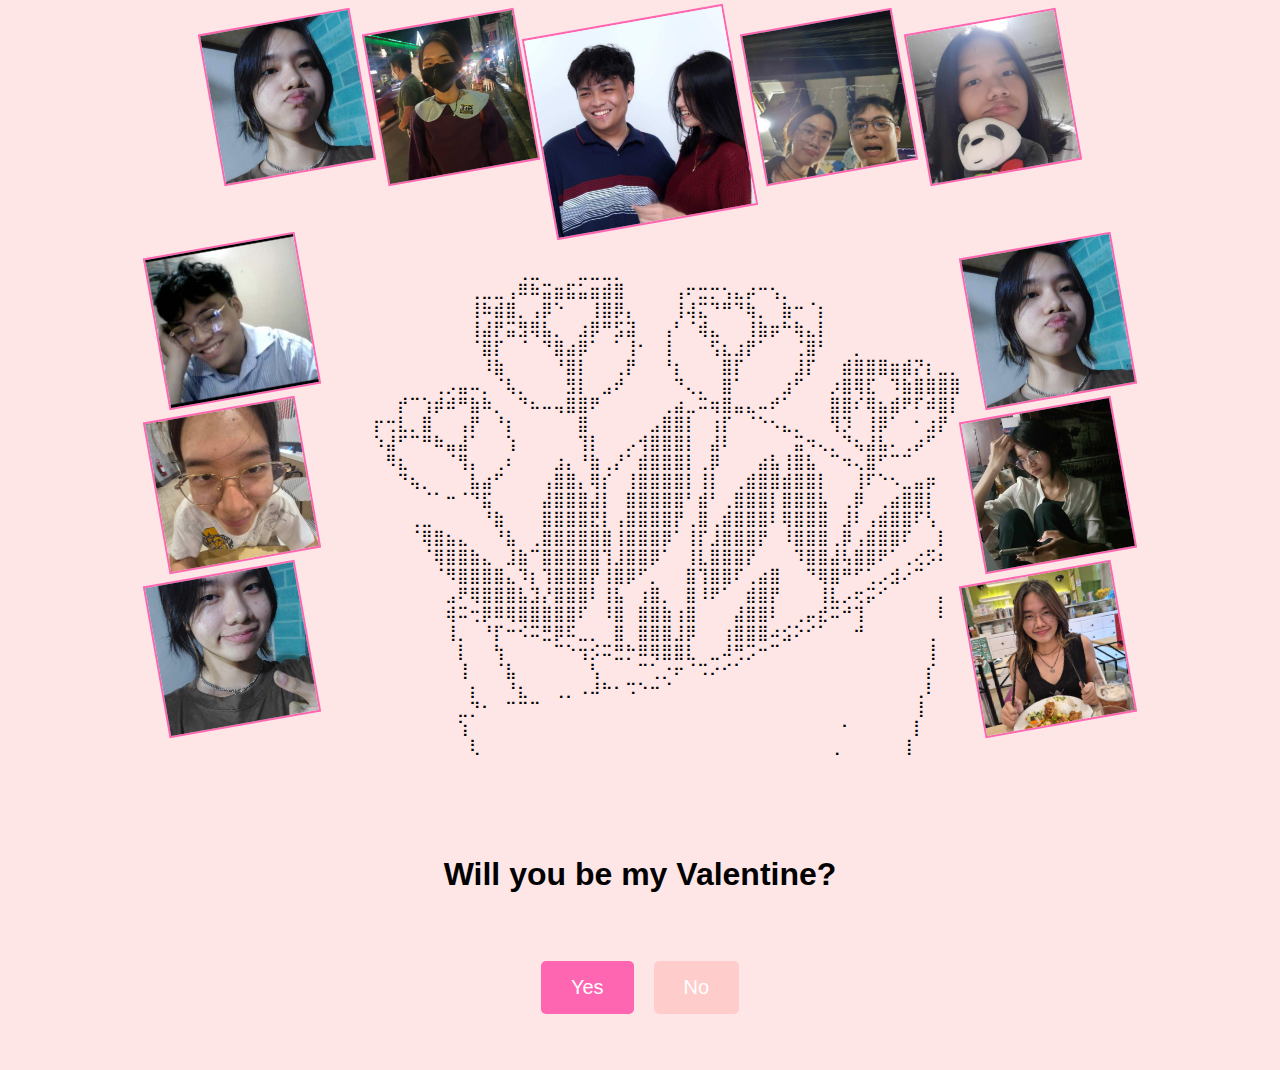
==== commit ad0d0fb0: "hehehe" ====
--- a/happyvalentines/index.html
+++ b/happyvalentines/index.html
@@ -4,22 +4,22 @@
     <meta charset="UTF-8">
     <meta name="viewport" content="width=device-width, initial-scale=1.0">
     <title>will u b mine</title>
-    <link rel="stylesheet" href="css\styles.css">
-    <script src="\js\script.js" defer></script>
+    <link rel="stylesheet" href="css/styles.css">
+    <script src="js/script.js" defer></script>
 </head>
 <body>
     <div class="gallery">
-        <img src="photos\cutemargagreen2.jpg" alt="Placeholder 1">
-        <img src="photos\margaweird.jpg" alt="Placeholder 2">
-        <img src="photos\cutestcouple.jpg" alt="Placeholder 3" class="large">
-        <img src="photos\couplephoto.jpg" alt="Placeholder 4">
-        <img src="photos\margapanda.jpg" alt="Placeholder 5">
+        <img src="photos/cutemargagreen2.jpg" alt="Placeholder 1">
+        <img src="photos/margaweird.jpg" alt="Placeholder 2">
+        <img src="photos/cutestcouple.jpg" alt="Placeholder 3" class="large">
+        <img src="photos/couplephoto.jpg" alt="Placeholder 4">
+        <img src="photos/margapanda.jpg" alt="Placeholder 5">
     </div>
     <div style="display: flex; justify-content: center;">
         <div class="side-gallery">
-            <img src="photos\choimo.jpg" alt="Placeholder 6">
-            <img src="photos\margaloid.jpg" alt="Placeholder 7">
-            <img src="photos\cutemargegreen.jpg" alt="Placeholder 8">
+            <img src="photos/choimo.jpg" alt="Placeholder 6">
+            <img src="photos/margaloid.jpg" alt="Placeholder 7">
+            <img src="photos/cutemargegreen.jpg" alt="Placeholder 8">
         </div>
         <div class="ascii-art">
             ⠀⠀⠀⠀⠀⠀⠀⠀⠀⠀⠀⠀⢀⣀⠀⠀⠀⣀⣀⣀⡀⠀⠀⠀⠀⠀⠀⠀⠀⠀⠀⠀⠀⠀⠀⠀⠀⠀⠀⠀⠀⠀⠀⠀⠀⠀⠀⠀⠀
@@ -50,9 +50,9 @@
             ⠀⠀⠀⠀⠀⠀⠀⠀⢇⠀⠀⠀⠀⠀⠀⠀⠀⠀⠀⠀⠀⠀⠀⠀⠀⠀⠀⠀⠀⠀⠀⠀⠀⠀⠀⠀⠀⠀⢀⠀⠀⠀⠀⠀⢸⠀⠀⠀⠀
         </div>
         <div class="side-gallery">
-            <img src="photos\cutemargagreen2.jpg" alt="Placeholder 9">
-            <img src="photos\marganda.jpg" alt="Placeholder 10">
-            <img src="photos\margonnaeat.jpg" alt="Placeholder 11">
+            <img src="photos/cutemargagreen2.jpg" alt="Placeholder 9">
+            <img src="photos/marganda.jpg" alt="Placeholder 10">
+            <img src="photos/margonnaeat.jpg" alt="Placeholder 11">
         </div>
     </div>
     <div class="message">
@@ -62,10 +62,8 @@
             <button class="no-button">No</button>
         </div>
     </div>
-    <audio id="background-music" controls loop>
+    <audio autoplay playsinline id="background-music">
         <source src="music.m4a" type="audio/mpeg">
-        <source src="music.ogg" type="audio/ogg">
-        Your browser does not support the audio element.
     </audio>    
 </body>
 </html>--- a/happyvalentines/css/styles.css
+++ b/happyvalentines/css/styles.css
@@ -0,0 +1,110 @@
+body {
+    display: flex;
+    flex-direction: column;
+    justify-content: flex-start;
+    align-items: center;
+    margin: 0;
+    background-color: #ffe6e6;
+    font-family: 'Comic Sans MS', cursive, sans-serif;
+    white-space: pre;
+    padding: 20px;
+}
+.ascii-art {
+    text-align: center;
+    margin-bottom: 20px;
+}
+.gallery {
+    display: flex;
+    flex-wrap: wrap;
+    justify-content: center;
+    gap: 10px;
+    margin-bottom: 20px;
+}
+.gallery img {
+    width: 150px;
+    height: 150px;
+    object-fit: cover;
+    border: 2px solid #ff66b2;
+    transform: rotate(-10deg);
+    transition: transform 0.3s;
+}
+.gallery img:hover {
+    transform: rotate(0deg);
+}
+.gallery .large {
+    width: 200px;
+    height: 200px;
+}
+.message {
+    text-align: center;
+    margin-top: 5px;
+}
+.buttons {
+    display: flex;
+    justify-content: center;
+    gap: 20px;
+    margin-top: 10px;
+}
+
+.buttons button {
+    padding: 15px 30px;
+    font-size: 20px;
+    cursor: pointer;
+    border: none;
+    border-radius: 5px;
+}
+.buttons .yes-button {
+    background-color: #ff66b2;
+    color: white;
+}
+.buttons .no-button {
+    background-color: #ffcccc;
+    color: white;
+    position: relative;
+}
+
+.side-gallery {
+    display: flex;
+    flex-direction: column;
+    gap: 10px;
+    margin: 0 10px;
+}
+.side-gallery img {
+    width: 150px;
+    height: 150px;
+    object-fit: cover;
+    border: 2px solid #ff66b2;
+    transform: rotate(-10deg);
+    transition: transform 0.3s;
+}
+.side-gallery img:hover {
+    transform: rotate(0deg);
+}
+
+.hidden-message {
+    display: none;
+    text-align: center;
+    font-size: 3rem;
+    color: red;
+    opacity: 0;
+    transition: opacity 1s ease-in-out;
+    margin-top: 20px;
+}
+.hidden-message.show {
+    opacity: 1;
+}
+.heart {
+    position: absolute;
+    top: -100px;
+    left: 50%;
+    transform: translateX(-50%);
+    font-size: 3rem;
+    color: red;
+    animation: drop 2s forwards;
+    transition: opacity 1s ease-in-out;
+}
+@keyframes drop {
+    to {
+        top: 50%;
+    }
+}